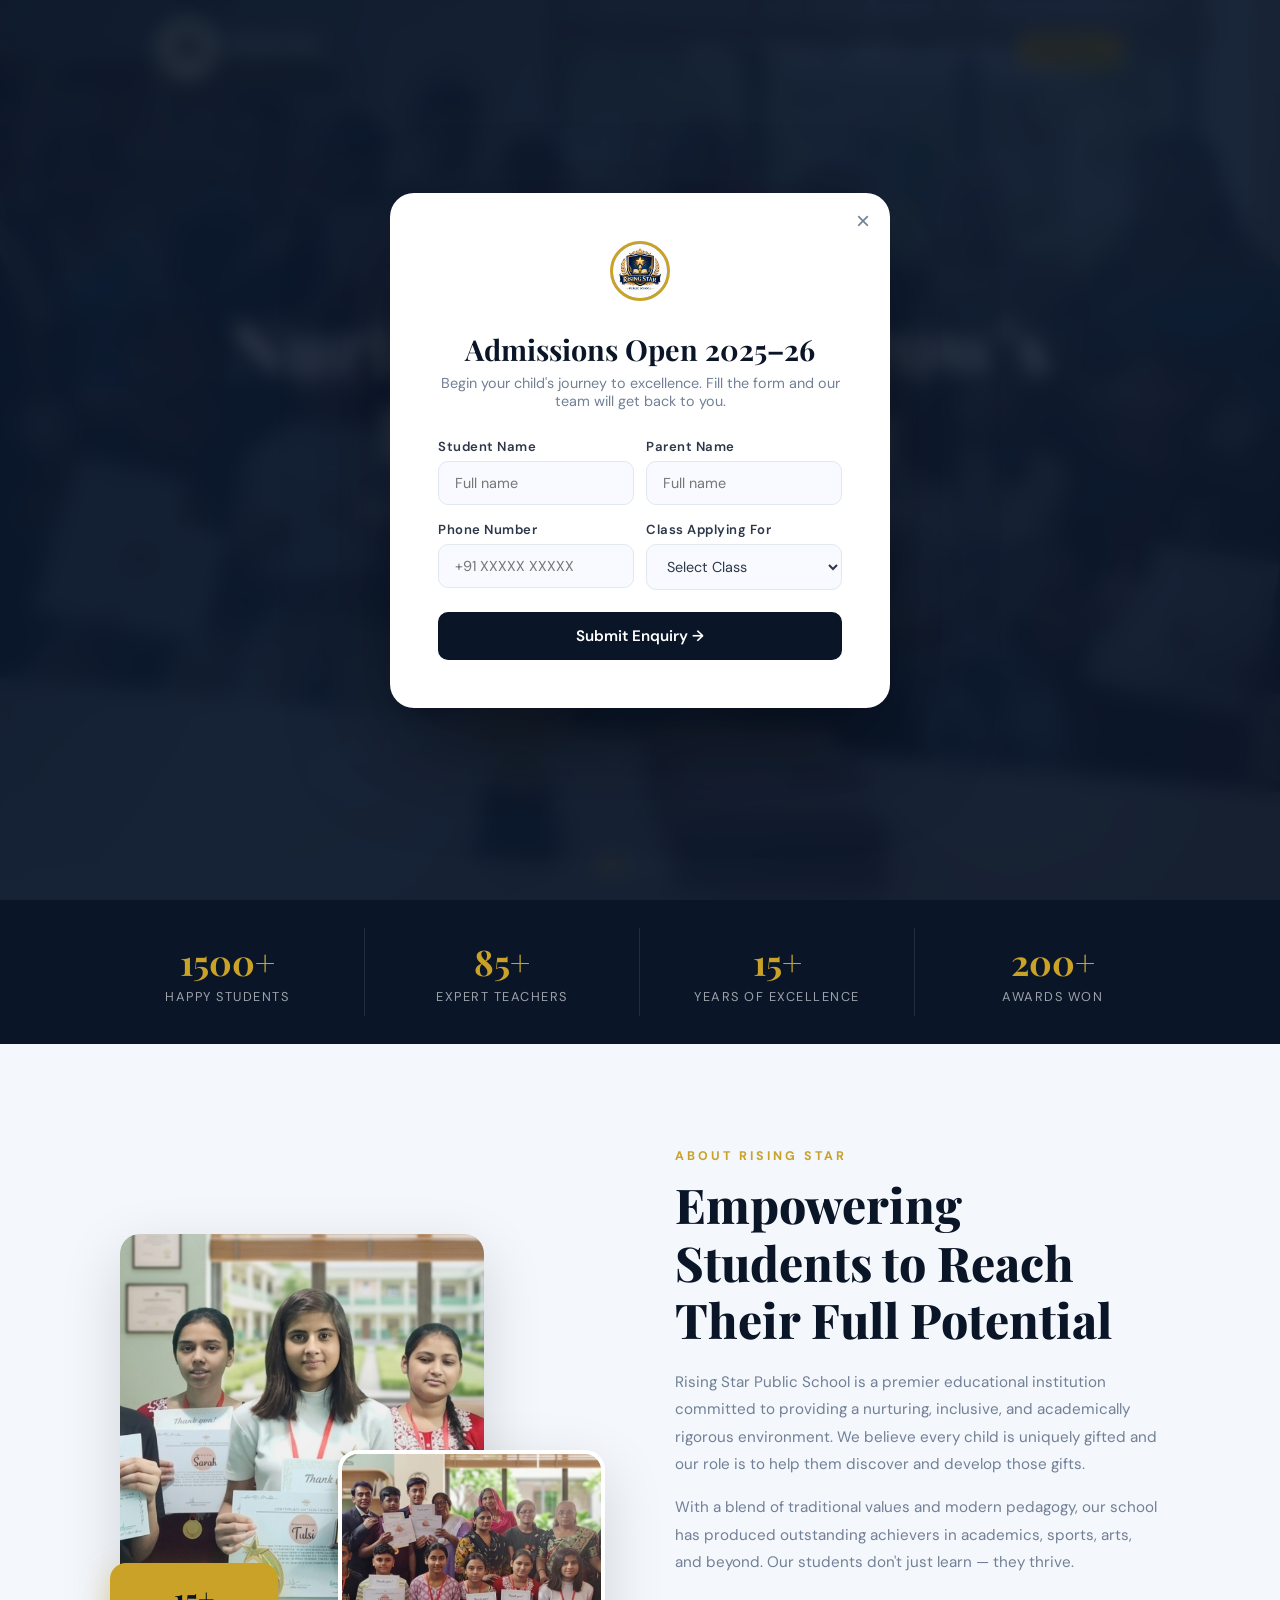
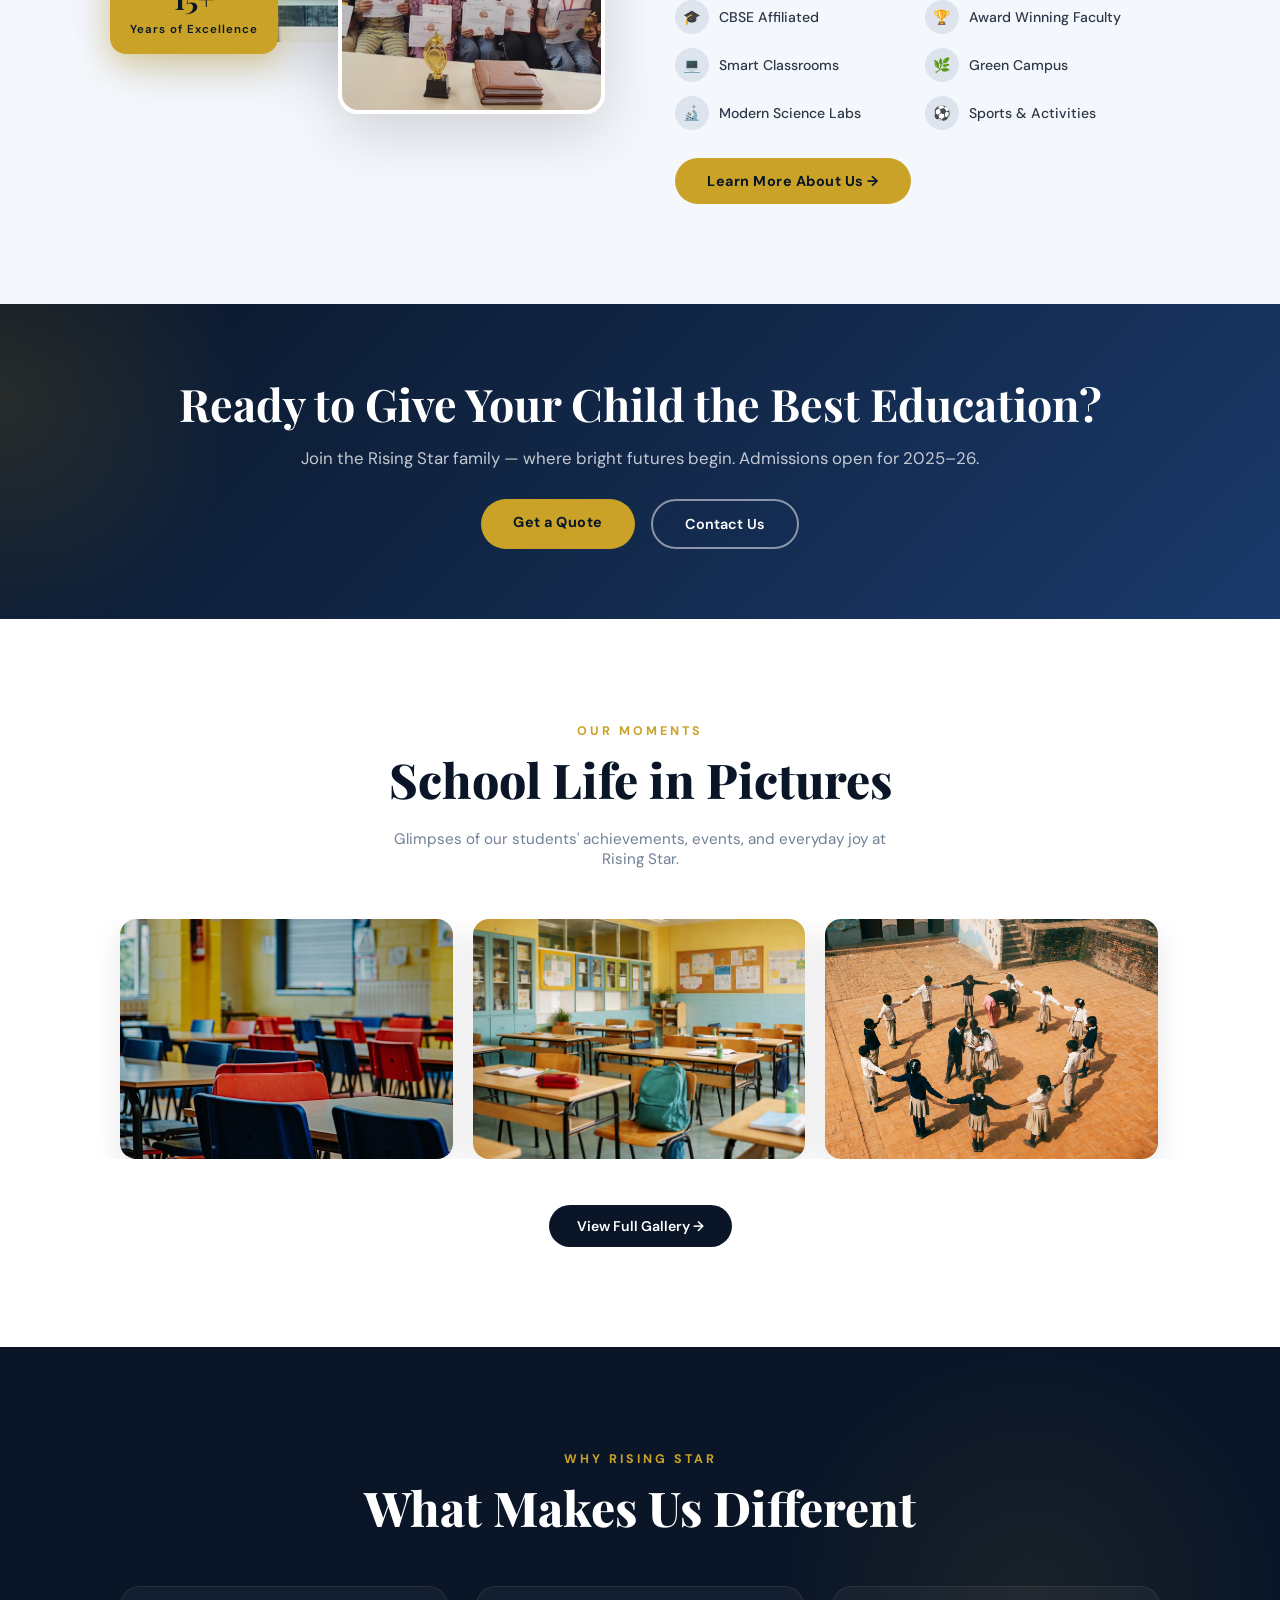
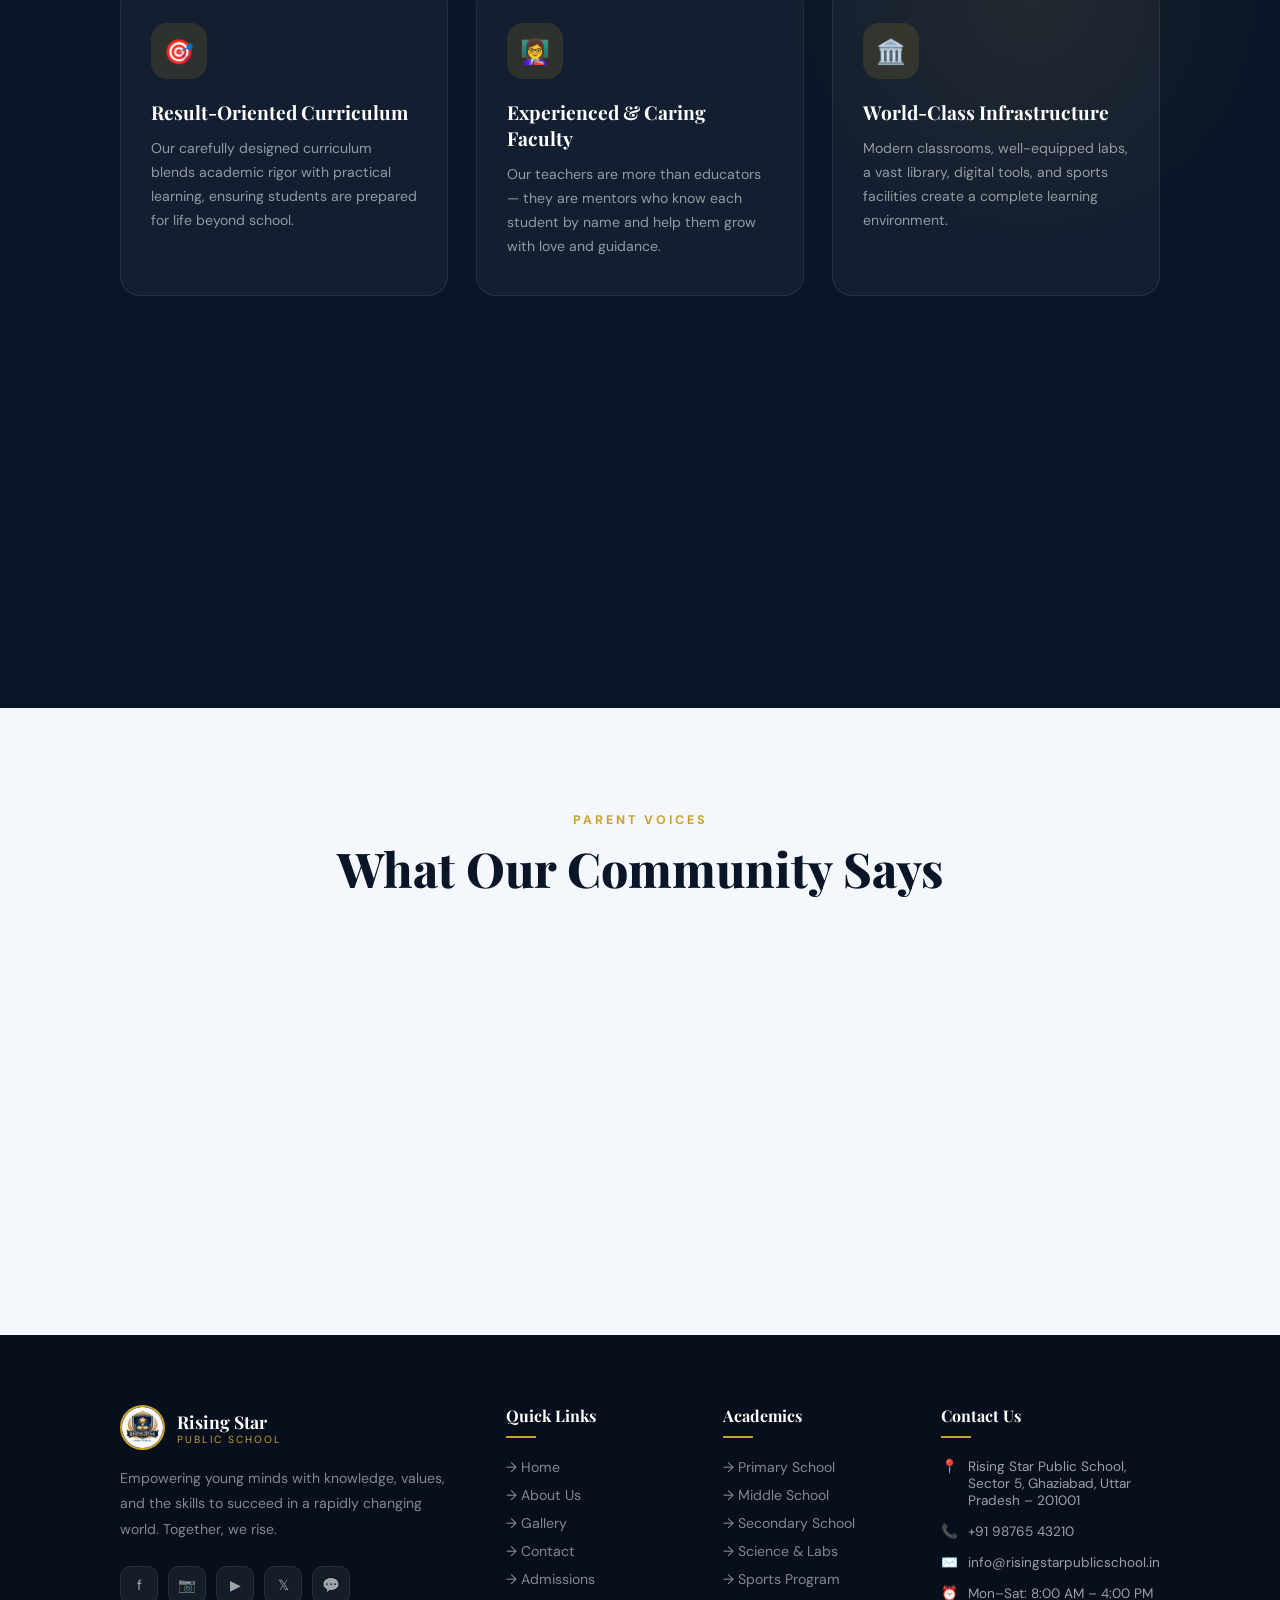
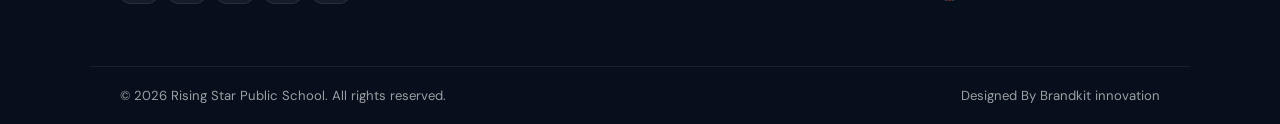
==== index.html @ 15c6b590 "first commit" ====
<!DOCTYPE html>
<html lang="en">
<head>
  <meta charset="UTF-8" />
  <meta name="viewport" content="width=device-width, initial-scale=1.0" />
  <title>Rising Star Public School – Excellence in Education</title>
  <link rel="stylesheet" href="style.css" />
  <!-- <script src="https://cdn.tailwindcss.com"></script> -->
  <link rel="preconnect" href="https://fonts.googleapis.com" />
  <link rel="preconnect" href="https://fonts.gstatic.com" crossorigin />
  <!-- <script src="https://cdn.tailwindcss.com"></script> -->
   <link rel="stylesheet" href="https://cdn.jsdelivr.net/npm/tailwindcss@2.2.19/dist/tailwind.min.css">
  <link href="https://fonts.googleapis.com/css2?family=Playfair+Display:wght@400;600;700;900&family=DM+Sans:wght@300;400;500;600&display=swap" rel="stylesheet" />
  <style>
    body { font-family: 'DM Sans', sans-serif; }
  </style>
</head>
<body>

<!-- ADMISSION MODAL -->
<div class="modal-backdrop" id="admissionModal">
  <div class="modal-box">
    <button class="modal-close" onclick="closeModal()">×</button>
    <div class="modal-logo">
      <img src="images/logo.jpg" alt="Rising Star Logo" />
    </div>
    <h2>Admissions Open 2025–26</h2>
    <p>Begin your child's journey to excellence. Fill the form and our team will get back to you.</p>
    <div class="form-row">
      <div class="form-group">
        <label>Student Name</label>
        <input type="text" placeholder="Full name" />
      </div>
      <div class="form-group">
        <label>Parent Name</label>
        <input type="text" placeholder="Full name" />
      </div>
    </div>
    <div class="form-row">
      <div class="form-group">
        <label>Phone Number</label>
        <input type="tel" placeholder="+91 XXXXX XXXXX" />
      </div>
      <div class="form-group">
        <label>Class Applying For</label>
        <select>
          <option>Select Class</option>
          <option>Nursery</option>
          <option>KG</option>
          <option>Class 1</option>
          <option>Class 2</option>
          <option>Class 3</option>
          <option>Class 4</option>
          <option>Class 5</option>
          <option>Class 6-8</option>
          <option>Class 9-10</option>
        </select>
      </div>
    </div>
    <button class="submit-btn" onclick="handleFormSubmit()">Submit Enquiry →</button>
  </div>
</div>

<!-- NAVBAR -->
<nav id="navbar">
  <div class="nav-inner">
    <a href="index.html" class="nav-logo">
      <img src="images/logo2.png" alt="Rising Star Logo" />
      <div class="nav-logo-text">
        <span>Rising Star</span>
        <span>Public School</span>
      </div>
    </a>
    <ul class="nav-links">
      <li><a href="index.html">Home</a></li>
      <li class="dropdown">
        <a href="about.html" style="display:flex;align-items:center;gap:4px">About ▾</a>
        <ul class="dropdown-menu">
          <li><a href="about.html#vision">Our Vision</a></li>
          <li><a href="about.html#mission">Our Mission</a></li>
          <li><a href="about.html">About Us</a></li>
        </ul>
      </li>
      <li><a href="gallery.html">Gallery</a></li>
      <li><a href="contact.html">Contact</a></li>
      <li><a href="#" class="highlight" onclick="openModal();return false;">Get Quote</a></li>
    </ul>
    <div class="hamburger" onclick="toggleMenu()" id="hamburger">
      <span></span><span></span><span></span>
    </div>
  </div>
</nav>

<!-- Mobile Menu -->
<div id="mobileMenu" style="display:none;position:fixed;top:0;left:0;width:100%;height:100vh;background:rgba(10,22,40,0.97);z-index:999;flex-direction:column;align-items:center;justify-content:center;gap:20px;">
  <button onclick="toggleMenu()" style="position:absolute;top:20px;right:24px;background:none;border:none;color:white;font-size:2rem;cursor:pointer;">×</button>
  <a href="index.html" onclick="toggleMenu()" style="color:white;font-size:1.2rem;text-decoration:none;font-weight:600;">Home</a>
  <a href="about.html" onclick="toggleMenu()" style="color:white;font-size:1.2rem;text-decoration:none;font-weight:600;">About</a>
  <a href="gallery.html" onclick="toggleMenu()" style="color:white;font-size:1.2rem;text-decoration:none;font-weight:600;">Gallery</a>
  <a href="contact.html" onclick="toggleMenu()" style="color:white;font-size:1.2rem;text-decoration:none;font-weight:600;">Contact</a>
  <a href="#" onclick="openModal();toggleMenu();return false;" style="background:var(--gold,#c9a227);color:#0a1628;padding:12px 32px;border-radius:50px;font-size:1rem;font-weight:700;text-decoration:none;">Get Quote</a>
</div>

<!-- HERO SLIDER -->
<section id="hero">
  <div class="slider-track" id="sliderTrack">

    <!-- Slide 1 -->
    <div class="slide" style="background-image:url('images/1.jpg')">
      <div class="slide-overlay"></div>
      <div class="slide-content">
        <span class="slide-badge">🏆 Award Winning School</span>
        <h1 class="slide-title">Nurturing Tomorrow's<br>Leaders Today</h1>
        <p class="slide-subtitle">Rising Star Public School – where every child's potential is recognized, celebrated, and empowered to shine.</p>
        <div class="slide-btns">
          <a href="#" class="btn-primary" onclick="openModal();return false;">Apply for Admission</a>
          <a href="about.html" class="btn-outline">Discover More</a>
        </div>
      </div>
    </div>

    <!-- Slide 2 -->
    <div class="slide" style="background-image:url('images/2.jpg')">
      <div class="slide-overlay"></div>
      <div class="slide-content">
        <span class="slide-badge">⭐ Academic Excellence</span>
        <h1 class="slide-title">Celebrating Student<br>Achievements</h1>
        <p class="slide-subtitle">Our students consistently excel at competitions, events, and academics — proving excellence is our standard.</p>
        <div class="slide-btns">
          <a href="gallery.html" class="btn-primary">View Gallery</a>
          <a href="contact.html" class="btn-outline">Contact Us</a>
        </div>
      </div>
    </div>

    <!-- Slide 3 -->
    <div class="slide" style="background-image:url('images/4.jpg')">
      <div class="slide-overlay"></div>
      <div class="slide-content">
        <span class="slide-badge">🎓 Holistic Education</span>
        <h1 class="slide-title">Where Education<br>Meets Inspiration</h1>
        <p class="slide-subtitle">A vibrant learning community that fosters creativity, critical thinking, and character in every student.</p>
        <div class="slide-btns">
          <a href="#" class="btn-primary" onclick="openModal();return false;">Enquire Now</a>
          <a href="about.html" class="btn-outline">Learn More</a>
        </div>
      </div>
    </div>

    <!-- Slide 4 -->
    <div class="slide" style="background-image:url('images/5.jpg')">
      <div class="slide-overlay"></div>
      <div class="slide-content">
        <span class="slide-badge">💫 Proud Moments</span>
        <h1 class="slide-title">Building Bright<br>Futures Every Day</h1>
        <p class="slide-subtitle">From classrooms to competitions, our students carry the Rising Star spirit with pride and excellence.</p>
        <div class="slide-btns">
          <a href="#" class="btn-primary" onclick="openModal();return false;">Join Our Family</a>
          <a href="gallery.html" class="btn-outline">Our Gallery</a>
        </div>
      </div>
    </div>

  </div>

  <!-- Arrows -->
  <div class="slider-arrows">
    <button class="arrow-btn" onclick="moveSlider(-1)">&#8592;</button>
    <button class="arrow-btn" onclick="moveSlider(1)">&#8594;</button>
  </div>

  <!-- Dots -->
  <div class="slider-dots" id="sliderDots"></div>
</section>

<!-- STATS BAR -->
<div class="stats-bar">
  <div class="stats-inner">
    <div class="stat-item">
      <span class="stat-number" data-count="1500">0</span>
      <span class="stat-label">Happy Students</span>
    </div>
    <div class="stat-item">
      <span class="stat-number" data-count="85">0</span>
      <span class="stat-label">Expert Teachers</span>
    </div>
    <div class="stat-item">
      <span class="stat-number" data-count="15">0</span>
      <span class="stat-label">Years of Excellence</span>
    </div>
    <div class="stat-item">
      <span class="stat-number" data-count="200">0</span>
      <span class="stat-label">Awards Won</span>
    </div>
  </div>
</div>

<!-- ABOUT SECTION -->
<section id="about" style="padding:100px 0;background:#f4f7fc;overflow:hidden;">
  <div style="max-width:1100px;margin:0 auto;padding:0 30px;display:grid;grid-template-columns:1fr 1fr;gap:70px;align-items:center;" class="about-grid-resp">
    
    <div class="reveal from-left" style="position:relative;height:480px;">
      <img src="images/4.jpg" alt="Students celebrating" style="position:absolute;top:0;left:0;width:75%;height:85%;object-fit:cover;border-radius:20px;box-shadow:0 20px 60px rgba(0,0,0,0.15);" />
      <img src="images/1.jpg" alt="Award ceremony" style="position:absolute;bottom:0;right:0;width:55%;height:55%;object-fit:cover;border-radius:20px;border:4px solid white;box-shadow:0 20px 60px rgba(0,0,0,0.15);" />
      <div style="position:absolute;bottom:60px;left:-10px;background:var(--gold,#c9a227);color:#0a1628;padding:16px 20px;border-radius:16px;text-align:center;box-shadow:0 10px 30px rgba(201,162,39,0.4);z-index:5;">
        <strong style="font-family:'Playfair Display',serif;font-size:1.8rem;display:block;">15+</strong>
        <span style="font-size:0.72rem;font-weight:600;letter-spacing:1px;">Years of Excellence</span>
      </div>
    </div>

    <div class="reveal from-right">
      <span class="section-label">About Rising Star</span>
      <h2 class="section-title">Empowering Students to Reach Their Full Potential</h2>
      <p style="color:#718096;line-height:1.8;margin-bottom:16px;font-size:0.95rem;">
        Rising Star Public School is a premier educational institution committed to providing a nurturing, inclusive, and academically rigorous environment. We believe every child is uniquely gifted and our role is to help them discover and develop those gifts.
      </p>
      <p style="color:#718096;line-height:1.8;margin-bottom:24px;font-size:0.95rem;">
        With a blend of traditional values and modern pedagogy, our school has produced outstanding achievers in academics, sports, arts, and beyond. Our students don't just learn — they thrive.
      </p>
      <div style="display:grid;grid-template-columns:1fr 1fr;gap:14px;margin-bottom:28px;">
        <div style="display:flex;align-items:center;gap:10px;font-size:0.88rem;font-weight:500;">
          <div style="width:34px;height:34px;background:rgba(26,58,107,0.1);border-radius:50%;display:flex;align-items:center;justify-content:center;">🎓</div>
          <span>CBSE Affiliated</span>
        </div>
        <div style="display:flex;align-items:center;gap:10px;font-size:0.88rem;font-weight:500;">
          <div style="width:34px;height:34px;background:rgba(26,58,107,0.1);border-radius:50%;display:flex;align-items:center;justify-content:center;">🏆</div>
          <span>Award Winning Faculty</span>
        </div>
        <div style="display:flex;align-items:center;gap:10px;font-size:0.88rem;font-weight:500;">
          <div style="width:34px;height:34px;background:rgba(26,58,107,0.1);border-radius:50%;display:flex;align-items:center;justify-content:center;">💻</div>
          <span>Smart Classrooms</span>
        </div>
        <div style="display:flex;align-items:center;gap:10px;font-size:0.88rem;font-weight:500;">
          <div style="width:34px;height:34px;background:rgba(26,58,107,0.1);border-radius:50%;display:flex;align-items:center;justify-content:center;">🌿</div>
          <span>Green Campus</span>
        </div>
        <div style="display:flex;align-items:center;gap:10px;font-size:0.88rem;font-weight:500;">
          <div style="width:34px;height:34px;background:rgba(26,58,107,0.1);border-radius:50%;display:flex;align-items:center;justify-content:center;">🔬</div>
          <span>Modern Science Labs</span>
        </div>
        <div style="display:flex;align-items:center;gap:10px;font-size:0.88rem;font-weight:500;">
          <div style="width:34px;height:34px;background:rgba(26,58,107,0.1);border-radius:50%;display:flex;align-items:center;justify-content:center;">⚽</div>
          <span>Sports & Activities</span>
        </div>
      </div>
      <a href="about.html" class="btn-primary" style="display:inline-block;text-decoration:none;">Learn More About Us →</a>
    </div>
  </div>
</section>

<!-- CTA BANNER -->
<div class="cta-banner">
  <h2>Ready to Give Your Child the Best Education?</h2>
  <p>Join the Rising Star family — where bright futures begin. Admissions open for 2025–26.</p>
  <div class="cta-btns">
    <a href="#" class="btn-primary" onclick="openModal();return false;">Get a Quote</a>
    <a href="contact.html" class="btn-outline">Contact Us</a>
  </div>
</div>

<!-- GALLERY SECTION -->
<section id="gallery-section" style="padding:100px 0;background:white;">
  <div class="section-header" style="text-align:center;margin-bottom:50px;padding:0 30px;">
    <span class="section-label">Our Moments</span>
    <h2 class="section-title" style="text-align:center;">School Life in Pictures</h2>
    <p style="color:#718096;max-width:500px;margin:0 auto;font-size:0.95rem;">Glimpses of our students' achievements, events, and everyday joy at Rising Star.</p>
  </div>
  
  <div style="max-width:1100px;margin:0 auto;padding:0 30px;position:relative;overflow:hidden;">
    <div id="galleryTrack" style="display:flex;gap:20px;transition:transform 0.5s ease;">
      <div class="gallery-item reveal from-bottom" onclick="openLightbox('images/gallery/1.jpg','Award Ceremony 2024')">
        <img src="images/gallery/1.jpg" alt="Award Ceremony" />
        <div class="gallery-overlay"><span>Award Ceremony 2024</span></div>
      </div>
      <div class="gallery-item reveal from-bottom" style="transition-delay:0.1s" onclick="openLightbox('images/gallery/2.jpg','Student Achievement')">
        <img src="images/gallery/2.jpg" alt="Student Achievement" />
        <div class="gallery-overlay"><span>Student Achievement</span></div>
      </div>
      <div class="gallery-item reveal from-bottom" style="transition-delay:0.2s" onclick="openLightbox('images/gallery/3.jpg','Prize Distribution')">
        <img src="images/gallery/3.jpg" alt="Prize Distribution" />
        <div class="gallery-overlay"><span>Prize Distribution</span></div>
      </div>
      <div class="gallery-item reveal from-bottom" style="transition-delay:0.3s" onclick="openLightbox('images/gallery/4.jpg','Excellence Awards')">
        <img src="images/gallery/4.jpg" alt="Excellence Awards" />
        <div class="gallery-overlay"><span>Excellence Awards</span></div>
      </div>
      <div class="gallery-item reveal from-bottom" style="transition-delay:0.4s" onclick="openLightbox('images/gallery/5.jpg','Proud Achievers')">
        <img src="images/gallery/5.jpg" alt="Proud Achievers" />
        <div class="gallery-overlay"><span>Proud Achievers</span></div>
      </div>
    </div>
  </div>
  
  <div style="text-align:center;margin-top:36px;">
    <a href="gallery.html" class="view-more-btn">View Full Gallery →</a>
  </div>
</section>

<!-- WHY CHOOSE US -->
<section id="why-us">
  <div style="max-width:1100px;margin:0 auto;padding:0 30px;text-align:center;margin-bottom:50px;">
    <span class="section-label" style="color:var(--gold,#c9a227);">Why Rising Star</span>
    <h2 class="section-title" style="color:white;text-align:center;">What Makes Us Different</h2>
  </div>
  <div class="why-grid">
    <div class="why-card reveal from-bottom">
      <div class="why-icon">🎯</div>
      <h3>Result-Oriented Curriculum</h3>
      <p>Our carefully designed curriculum blends academic rigor with practical learning, ensuring students are prepared for life beyond school.</p>
    </div>
    <div class="why-card reveal from-bottom" style="transition-delay:0.1s">
      <div class="why-icon">👩‍🏫</div>
      <h3>Experienced & Caring Faculty</h3>
      <p>Our teachers are more than educators — they are mentors who know each student by name and help them grow with love and guidance.</p>
    </div>
    <div class="why-card reveal from-bottom" style="transition-delay:0.2s">
      <div class="why-icon">🏛️</div>
      <h3>World-Class Infrastructure</h3>
      <p>Modern classrooms, well-equipped labs, a vast library, digital tools, and sports facilities create a complete learning environment.</p>
    </div>
    <div class="why-card reveal from-bottom" style="transition-delay:0.3s">
      <div class="why-icon">🌍</div>
      <h3>Global Exposure</h3>
      <p>Through workshops, competitions, cultural programs, and exchange opportunities, we prepare our students to be global citizens.</p>
    </div>
    <div class="why-card reveal from-bottom" style="transition-delay:0.4s">
      <div class="why-icon">🎨</div>
      <h3>Arts & Co-Curriculars</h3>
      <p>From music and dance to robotics and debate, we offer diverse activities that nurture hidden talents and build confidence.</p>
    </div>
    <div class="why-card reveal from-bottom" style="transition-delay:0.5s">
      <div class="why-icon">🛡️</div>
      <h3>Safe & Inclusive Campus</h3>
      <p>We maintain a zero-tolerance policy on bullying, ensuring every child feels safe, respected, and valued in our school family.</p>
    </div>
  </div>
</section>

<!-- TESTIMONIALS -->
<section id="testimonials" style="padding:100px 0;background:#f4f7fc;">
  <div style="text-align:center;margin-bottom:50px;padding:0 30px;">
    <span class="section-label">Parent Voices</span>
    <h2 class="section-title" style="text-align:center;">What Our Community Says</h2>
  </div>
  <div class="testi-grid">
    <div class="testi-card reveal from-bottom">
      <p class="testi-text">Rising Star has transformed my daughter completely. She went from being shy to winning inter-school competitions. The teachers here truly care about every child's growth.</p>
      <div class="testi-author">
        <div class="testi-avatar">R</div>
        <div>
          <div class="testi-name">Rekha Sharma</div>
          <div class="testi-role">Parent of Class 6 Student</div>
        </div>
      </div>
    </div>
    <div class="testi-card reveal from-bottom" style="transition-delay:0.15s">
      <p class="testi-text">The school's approach to education is unique. My son not only excels academically but has also developed a love for sports and arts. Best decision we made for his future.</p>
      <div class="testi-author">
        <div class="testi-avatar">A</div>
        <div>
          <div class="testi-name">Arvind Kumar</div>
          <div class="testi-role">Parent of Class 9 Student</div>
        </div>
      </div>
    </div>
    <div class="testi-card reveal from-bottom" style="transition-delay:0.3s">
      <p class="testi-text">Excellent infrastructure, highly qualified teachers, and a genuine focus on the overall development of children. We couldn't be happier with Rising Star Public School.</p>
      <div class="testi-author">
        <div class="testi-avatar">P</div>
        <div>
          <div class="testi-name">Priya Agarwal</div>
          <div class="testi-role">Parent of Class 3 Student</div>
        </div>
      </div>
    </div>
  </div>
</section>

<!-- FOOTER -->
<footer>
  <div class="footer-grid">
    <div class="footer-brand">
      <div style="display:flex;align-items:center;gap:12px;margin-bottom:4px;">
        <img src="images/logo.jpg" alt="Logo" style="height:45px;width:45px;border-radius:50%;object-fit:cover;border:2px solid var(--gold,#c9a227);" />
        <div>
          <div style="font-family:'Playfair Display',serif;font-size:1.1rem;font-weight:700;color:white;">Rising Star</div>
          <div style="font-size:0.65rem;color:var(--gold,#c9a227);letter-spacing:2px;text-transform:uppercase;">Public School</div>
        </div>
      </div>
      <p>Empowering young minds with knowledge, values, and the skills to succeed in a rapidly changing world. Together, we rise.</p>
      <div class="social-links">
        <a href="#" class="social-link" title="Facebook">f</a>
        <a href="#" class="social-link" title="Instagram">📷</a>
        <a href="#" class="social-link" title="YouTube">▶</a>
        <a href="#" class="social-link" title="Twitter/X">𝕏</a>
        <a href="#" class="social-link" title="WhatsApp">💬</a>
      </div>
    </div>

    <div class="footer-col">
      <h4>Quick Links</h4>
      <ul>
        <li><a href="index.html">→ Home</a></li>
        <li><a href="about.html">→ About Us</a></li>
        <li><a href="gallery.html">→ Gallery</a></li>
        <li><a href="contact.html">→ Contact</a></li>
        <li><a href="#" onclick="openModal();return false;">→ Admissions</a></li>
      </ul>
    </div>

    <div class="footer-col">
      <h4>Academics</h4>
      <ul>
        <li><a href="#">→ Primary School</a></li>
        <li><a href="#">→ Middle School</a></li>
        <li><a href="#">→ Secondary School</a></li>
        <li><a href="#">→ Science & Labs</a></li>
        <li><a href="#">→ Sports Program</a></li>
      </ul>
    </div>

    <div class="footer-col">
      <h4>Contact Us</h4>
      <div class="contact-item">
        <span>📍</span>
        <span>Rising Star Public School, Sector 5, Ghaziabad, Uttar Pradesh – 201001</span>
      </div>
      <div class="contact-item">
        <span>📞</span>
        <span>+91 98765 43210</span>
      </div>
      <div class="contact-item">
        <span>✉️</span>
        <span>info@risingstarpublicschool.in</span>
      </div>
      <div class="contact-item">
        <span>⏰</span>
        <span>Mon–Sat: 8:00 AM – 4:00 PM</span>
      </div>
    </div>
  </div>

  <div class="footer-bottom" style="max-width:1100px;margin:0 auto;">
    <span>© 2026 Rising Star Public School. All rights reserved.</span>
    <span>Designed By Brandkit innovation</span>
  </div>
</footer>

<!-- LIGHTBOX -->
<div class="lightbox" id="lightbox" style="display:none;" onclick="closeLightbox()">
  <button class="lightbox-close" onclick="closeLightbox()">×</button>
  <img id="lightboxImg" src="" alt="" onclick="event.stopPropagation()" />
</div>

<script>

    
  // ===== NAVBAR SCROLL =====
  window.addEventListener('scroll', () => {
    const nav = document.getElementById('navbar');
    nav.classList.toggle('scrolled', window.scrollY > 60);
  });

  // ===== SLIDER =====
  let currentSlide = 0;
  const totalSlides = 4;
  const track = document.getElementById('sliderTrack');
  const dotsContainer = document.getElementById('sliderDots');

  // Create dots
  for (let i = 0; i < totalSlides; i++) {
    const dot = document.createElement('div');
    dot.className = 'dot' + (i === 0 ? ' active' : '');
    dot.onclick = () => goToSlide(i);
    dotsContainer.appendChild(dot);
  }

  function goToSlide(n) {
    currentSlide = (n + totalSlides) % totalSlides;
    track.style.transform = `translateX(-${currentSlide * 100}%)`;
    document.querySelectorAll('.dot').forEach((d, i) => {
      d.classList.toggle('active', i === currentSlide);
    });
  }

  function moveSlider(dir) { goToSlide(currentSlide + dir); }

  // Auto-slide
  setInterval(() => moveSlider(1), 5000);

  // ===== MODAL =====
  function openModal() { document.getElementById('admissionModal').style.display = 'flex'; }
  function closeModal() { document.getElementById('admissionModal').style.display = 'none'; }
  function handleFormSubmit() {
    alert('Thank you! We will contact you soon.');
    closeModal();
  }

  // Open modal on load
  window.addEventListener('load', () => {
    setTimeout(openModal, 800);
  });

  // Close modal on backdrop click
  document.getElementById('admissionModal').addEventListener('click', function(e) {
    if (e.target === this) closeModal();
  });

  // ===== MOBILE MENU =====
  function toggleMenu() {
    const menu = document.getElementById('mobileMenu');
    menu.style.display = menu.style.display === 'none' ? 'flex' : 'none';
  }

  // ===== SCROLL REVEAL =====
  const revealObserver = new IntersectionObserver((entries) => {
    entries.forEach(entry => {
      if (entry.isIntersecting) {
        entry.target.classList.add('visible');
        revealObserver.unobserve(entry.target);
      }
    });
  }, { threshold: 0.15, rootMargin: '0px 0px -50px 0px' });

  document.querySelectorAll('.reveal').forEach(el => revealObserver.observe(el));

  // ===== COUNTER ANIMATION =====
  const counterObserver = new IntersectionObserver((entries) => {
    entries.forEach(entry => {
      if (entry.isIntersecting) {
        const el = entry.target;
        const target = parseInt(el.dataset.count);
        let current = 0;
        const step = target / 60;
        const timer = setInterval(() => {
          current = Math.min(current + step, target);
          el.textContent = Math.floor(current) + '+';
          if (current >= target) clearInterval(timer);
        }, 25);
        counterObserver.unobserve(el);
      }
    });
  }, { threshold: 0.5 });

  document.querySelectorAll('[data-count]').forEach(el => counterObserver.observe(el));

  // ===== LIGHTBOX =====
  function openLightbox(src, caption) {
    const lb = document.getElementById('lightbox');
    document.getElementById('lightboxImg').src = src;
    lb.style.display = 'flex';
  }
  function closeLightbox() { document.getElementById('lightbox').style.display = 'none'; }

  document.addEventListener('keydown', e => {
    if (e.key === 'Escape') { closeModal(); closeLightbox(); }
  });
</script>
</body>
</html>
---- style.css ----
@import url('https://fonts.googleapis.com/css2?family=Playfair+Display:wght@400;600;700;900&family=DM+Sans:wght@300;400;500;600&display=swap');

:root {
  --navy: #0a1628;
  --blue: #1a3a6b;
  --gold: #c9a227;
  --gold-light: #f0c842;
  --white: #ffffff;
  --light-bg: #f4f7fc;
  --text: #2d3748;
  --text-light: #718096;
  --accent: #2563eb;
}

* { margin: 0; padding: 0; box-sizing: border-box; }

html { scroll-behavior: smooth; }

body {
  font-family: 'DM Sans', sans-serif;
  color: var(--text);
  overflow-x: hidden;
}

/* ===== NAVBAR ===== */
#navbar {
  position: fixed;
  top: 1px;
  left: 50%;
  transform: translateX(-50%);
  width: 80%;
  z-index: 1000;
  background: transparent;
  transition: all 0.4s ease;
  padding: 18px 0;
}

#navbar.scrolled {
  background: rgba(10, 22, 40, 0.95);
  backdrop-filter: blur(0px);
  border-radius: 16px;
  padding: 12px 30px;
  box-shadow: 0 8px 40px rgba(0,0,0,0.3);
}

.nav-inner {
  display: flex;
  align-items: center;
  justify-content: space-between;
  padding: 0 30px;
}

.nav-logo {
  display: flex;
  align-items: center;
  gap: 12px;
  text-decoration: none;
}

.nav-logo img {
  height: 60px;
  width: 60px;
  border-radius: 50%;
  object-fit: cover;
  border: 2px solid var(--gold);
}

.nav-logo-text {
  display: flex;
  flex-direction: column;
}

.nav-logo-text span:first-child {
  font-family: 'Playfair Display', serif;
  font-size: 1.1rem;
  font-weight: 700;
  color: var(--white);
  line-height: 1;
}

.nav-logo-text span:last-child {
  font-size: 0.65rem;
  color: var(--gold);
  letter-spacing: 2px;
  margin-top: 3px;
  text-transform: uppercase;
}

.nav-links {
  display: flex;
  align-items: center;
  gap: 8px;
  list-style: none;
}

.nav-links a {
  color: rgba(255,255,255,0.9);
  text-decoration: none;
  font-size: 0.88rem;
  font-weight: 500;
  padding: 8px 14px;
  border-radius: 8px;
  transition: all 0.3s;
  letter-spacing: 0.5px;
}

.nav-links a:hover { color: var(--gold); background: rgba(255,255,255,0.08); }

.nav-links .highlight {
  background: var(--gold);
  color: var(--navy) !important;
  font-weight: 600;
  border-radius: 8px;
}

.nav-links .highlight:hover { background: var(--gold-light); }

.dropdown { position: relative; }
.dropdown-menu {
  position: absolute;
  top: calc(100% + 8px);
  left: 50%;
  transform: translateX(-50%) translateY(-10px);
  background: rgba(10, 22, 40, 0.98);
  backdrop-filter: blur(20px);
  border: 1px solid rgba(201,162,39,0.3);
  border-radius: 12px;
  padding: 8px;
  min-width: 180px;
  opacity: 0;
  pointer-events: none;
  transition: all 0.3s;
  list-style: none;
}

.dropdown:hover .dropdown-menu {
  opacity: 1;
  pointer-events: all;
  transform: translateX(-50%) translateY(0);
}

.dropdown-menu li a {
  display: block;
  padding: 10px 16px;
  color: rgba(255,255,255,0.85);
  font-size: 0.85rem;
  border-radius: 8px;
}

.dropdown-menu li a:hover { background: rgba(201,162,39,0.15); color: var(--gold); }

.hamburger {
  display: none;
  flex-direction: column;
  gap: 5px;
  cursor: pointer;
  padding: 8px;
}
.hamburger span {
  display: block;
  width: 24px;
  height: 2px;
  background: white;
  border-radius: 2px;
  transition: 0.3s;
}

/* ===== HERO SLIDER ===== */
#hero {
  position: relative;
  height: 100vh;
  overflow: hidden;
}

.slider-track {
  display: flex;
  height: 100%;
  transition: transform 0.8s cubic-bezier(0.77, 0, 0.175, 1);
}

.slide {
  min-width: 100%;
  height: 100%;
  position: relative;
  background-size: cover;
  background-position: center;
}

.slide-overlay {
  position: absolute;
  inset: 0;
  background: linear-gradient(135deg, rgba(10,22,40,0.75) 0%, rgba(26,58,107,0.6) 50%, rgba(10,22,40,0.55) 100%);
}

.slide-content {
  position: absolute;
  inset: 0;
  display: flex;
  flex-direction: column;
  align-items: center;
  justify-content: center;
  text-align: center;
  color: white;
  padding: 0 20px;
  z-index: 2;
}

.slide-badge {
  display: inline-block;
  background: var(--gold);
  color: var(--navy);
  font-size: 0.75rem;
  font-weight: 700;
  letter-spacing: 3px;
  text-transform: uppercase;
  padding: 6px 20px;
  border-radius: 50px;
  margin-bottom: 20px;
  animation: fadeInDown 0.8s ease forwards;
}

.slide-title {
  font-family: 'Playfair Display', serif;
  font-size: clamp(2.5rem, 6vw, 5rem);
  font-weight: 900;
  line-height: 1.1;
  margin-bottom: 20px;
  animation: fadeInUp 0.8s ease 0.2s both;
}

.slide-subtitle {
  font-size: clamp(1rem, 2vw, 1.3rem);
  color: rgba(255,255,255,0.85);
  max-width: 600px;
  line-height: 1.7;
  margin-bottom: 35px;
  animation: fadeInUp 0.8s ease 0.4s both;
}

.slide-btns {
  display: flex;
  gap: 16px;
  flex-wrap: wrap;
  justify-content: center;
  animation: fadeInUp 0.8s ease 0.6s both;
}

.btn-primary {
  background: var(--gold);
  color: var(--navy);
  padding: 14px 32px;
  border-radius: 50px;
  font-weight: 700;
  font-size: 0.9rem;
  text-decoration: none;
  border: none;
  cursor: pointer;
  transition: all 0.3s;
  letter-spacing: 0.5px;
}
.btn-primary:hover { background: var(--gold-light); transform: translateY(-2px); box-shadow: 0 10px 30px rgba(201,162,39,0.4); }

.btn-outline {
  background: transparent;
  color: white;
  padding: 14px 32px;
  border-radius: 50px;
  font-weight: 600;
  font-size: 0.9rem;
  text-decoration: none;
  border: 2px solid rgba(255,255,255,0.5);
  cursor: pointer;
  transition: all 0.3s;
}
.btn-outline:hover { border-color: white; background: rgba(255,255,255,0.1); }

.slider-dots {
  position: absolute;
  bottom: 30px;
  left: 50%;
  transform: translateX(-50%);
  display: flex;
  gap: 10px;
  z-index: 10;
}

.dot {
  width: 10px;
  height: 10px;
  border-radius: 50%;
  background: rgba(255,255,255,0.4);
  cursor: pointer;
  transition: all 0.3s;
}
.dot.active { background: var(--gold); width: 28px; border-radius: 5px; }

.slider-arrows {
  position: absolute;
  bottom: 50%;
  width: 100%;
  display: flex;
  justify-content: space-between;
  padding: 0 20px;
  z-index: 10;
  pointer-events: none;
}

.arrow-btn {
  width: 50px;
  height: 50px;
  border-radius: 50%;
  background: rgba(255,255,255,0.15);
  backdrop-filter: blur(10px);
  border: 1px solid rgba(255,255,255,0.3);
  color: white;
  font-size: 1.2rem;
  cursor: pointer;
  pointer-events: all;
  transition: all 0.3s;
  display: flex;
  align-items: center;
  justify-content: center;
}
.arrow-btn:hover { background: var(--gold); border-color: var(--gold); color: var(--navy); }

/* ===== STATS BAR ===== */
.stats-bar {
  background: var(--navy);
  padding: 28px 0;
}
.stats-inner {
  max-width: 1100px;
  margin: 0 auto;
  display: grid;
  grid-template-columns: repeat(4, 1fr);
  text-align: center;
}
.stat-item {
  padding: 10px 20px;
  border-right: 1px solid rgba(255,255,255,0.1);
}
.stat-item:last-child { border-right: none; }
.stat-number {
  font-family: 'Playfair Display', serif;
  font-size: 2.2rem;
  font-weight: 700;
  color: var(--gold);
  display: block;
}
.stat-label {
  font-size: 0.8rem;
  color: rgba(255,255,255,0.6);
  text-transform: uppercase;
  letter-spacing: 1.5px;
}

/* ===== ABOUT SECTION ===== */
#about {
  padding: 100px 0;
  background: var(--light-bg);
  overflow: hidden;
}

.section-label {
  display: inline-block;
  color: var(--gold);
  font-size: 0.78rem;
  font-weight: 700;
  letter-spacing: 3px;
  text-transform: uppercase;
  margin-bottom: 12px;
}

.section-title {
  font-family: 'Playfair Display', serif;
  font-size: clamp(2rem, 4vw, 3rem);
  font-weight: 800;
  color: var(--navy);
  line-height: 1.2;
  margin-bottom: 20px;
}

.about-grid {
  max-width: 1100px;
  margin: 0 auto;
  padding: 0 30px;
  display: grid;
  grid-template-columns: 1fr 1fr;
  gap: 70px;
  align-items: center;
}

.about-images {
  position: relative;
  height: 480px;
}

.about-img-main {
  position: absolute;
  top: 0;
  left: 0;
  width: 75%;
  height: 85%;
  object-fit: cover;
  border-radius: 20px;
  box-shadow: 0 20px 60px rgba(0,0,0,0.15);
}

.about-img-accent {
  position: absolute;
  bottom: 0;
  right: 0;
  width: 55%;
  height: 55%;
  object-fit: cover;
  border-radius: 20px;
  border: 4px solid white;
  box-shadow: 0 20px 60px rgba(0,0,0,0.15);
}

.about-badge {
  position: absolute;
  bottom: 60px;
  left: -10px;
  background: var(--gold);
  color: var(--navy);
  padding: 16px 20px;
  border-radius: 16px;
  text-align: center;
  box-shadow: 0 10px 30px rgba(201,162,39,0.4);
  z-index: 5;
}

.about-badge strong { font-family: 'Playfair Display', serif; font-size: 1.8rem; display: block; }
.about-badge span { font-size: 0.72rem; font-weight: 600; letter-spacing: 1px; }

.about-text p {
  color: var(--text-light);
  line-height: 1.8;
  margin-bottom: 20px;
  font-size: 0.95rem;
}

.about-features {
  display: grid;
  grid-template-columns: 1fr 1fr;
  gap: 14px;
  margin: 28px 0;
}

.feature-item {
  display: flex;
  align-items: center;
  gap: 10px;
  font-size: 0.88rem;
  font-weight: 500;
}

.feature-icon {
  width: 34px;
  height: 34px;
  background: rgba(26,58,107,0.1);
  border-radius: 50%;
  display: flex;
  align-items: center;
  justify-content: center;
  font-size: 0.9rem;
  flex-shrink: 0;
}

/* ===== CTA BANNER ===== */
.cta-banner {
  background: linear-gradient(135deg, var(--navy) 0%, var(--blue) 100%);
  padding: 70px 30px;
  text-align: center;
  position: relative;
  overflow: hidden;
}

.cta-banner::before {
  content: '';
  position: absolute;
  top: -50%;
  left: -20%;
  width: 500px;
  height: 500px;
  background: radial-gradient(circle, rgba(201,162,39,0.15) 0%, transparent 70%);
  border-radius: 50%;
}

.cta-banner h2 {
  font-family: 'Playfair Display', serif;
  font-size: clamp(1.8rem, 4vw, 2.8rem);
  color: white;
  margin-bottom: 14px;
  position: relative;
}

.cta-banner p {
  color: rgba(255,255,255,0.75);
  font-size: 1.05rem;
  margin-bottom: 30px;
  position: relative;
}

.cta-btns {
  display: flex;
  gap: 16px;
  justify-content: center;
  flex-wrap: wrap;
  position: relative;
}

/* ===== GALLERY SECTION ===== */
#gallery-section {
  padding: 100px 0;
  background: white;
}

.section-header {
  text-align: center;
  margin-bottom: 50px;
}

.gallery-slider-wrap {
  max-width: 1100px;
  margin: 0 auto;
  padding: 0 30px;
  position: relative;
  overflow: hidden;
}

.gallery-track {
  display: flex;
  gap: 20px;
  transition: transform 0.5s ease;
}

.gallery-item {
  min-width: calc(33.33% - 14px);
  border-radius: 16px;
  overflow: hidden;
  cursor: pointer;
  position: relative;
  box-shadow: 0 10px 30px rgba(0,0,0,0.1);
  transition: transform 0.3s, box-shadow 0.3s;
}

.gallery-item:hover { transform: translateY(-6px); box-shadow: 0 20px 50px rgba(0,0,0,0.2); }

.gallery-item img {
  width: 100%;
  height: 240px;
  object-fit: cover;
  display: block;
}

.gallery-overlay {
  position: absolute;
  inset: 0;
  background: linear-gradient(to top, rgba(10,22,40,0.7) 0%, transparent 60%);
  opacity: 0;
  transition: opacity 0.3s;
  display: flex;
  align-items: flex-end;
  padding: 20px;
}

.gallery-item:hover .gallery-overlay { opacity: 1; }
.gallery-overlay span { color: white; font-weight: 600; font-size: 0.9rem; }

.gallery-controls {
  display: flex;
  align-items: center;
  justify-content: center;
  gap: 16px;
  margin-top: 30px;
}

.view-more-btn {
  display: inline-flex;
  align-items: center;
  gap: 8px;
  background: var(--navy);
  color: white;
  padding: 12px 28px;
  border-radius: 50px;
  text-decoration: none;
  font-weight: 600;
  font-size: 0.88rem;
  transition: all 0.3s;
  margin-top: 10px;
}
.view-more-btn:hover { background: var(--blue); transform: translateY(-2px); }

/* ===== WHY US ===== */
#why-us {
  padding: 100px 0;
  background: var(--navy);
  position: relative;
  overflow: hidden;
}

#why-us::before {
  content: '';
  position: absolute;
  top: 0; right: 0;
  width: 500px; height: 500px;
  background: radial-gradient(circle, rgba(201,162,39,0.08) 0%, transparent 70%);
}

.why-grid {
  max-width: 1100px;
  margin: 0 auto;
  padding: 0 30px;
  display: grid;
  grid-template-columns: repeat(3, 1fr);
  gap: 28px;
}

.why-card {
  background: rgba(255,255,255,0.04);
  border: 1px solid rgba(255,255,255,0.08);
  border-radius: 20px;
  padding: 36px 30px;
  transition: all 0.4s;
  position: relative;
  overflow: hidden;
}

.why-card::before {
  content: '';
  position: absolute;
  top: 0; left: 0;
  width: 100%; height: 3px;
  background: var(--gold);
  transform: scaleX(0);
  transition: transform 0.4s;
}

.why-card:hover { background: rgba(255,255,255,0.07); transform: translateY(-6px); }
.why-card:hover::before { transform: scaleX(1); }

.why-icon {
  width: 56px;
  height: 56px;
  background: rgba(201,162,39,0.15);
  border-radius: 16px;
  display: flex;
  align-items: center;
  justify-content: center;
  font-size: 1.5rem;
  margin-bottom: 20px;
}

.why-card h3 {
  font-family: 'Playfair Display', serif;
  font-size: 1.2rem;
  color: white;
  margin-bottom: 12px;
}

.why-card p {
  color: rgba(255,255,255,0.55);
  font-size: 0.88rem;
  line-height: 1.7;
}

/* ===== TESTIMONIALS ===== */
#testimonials {
  padding: 100px 0;
  background: var(--light-bg);
}

.testi-grid {
  max-width: 1100px;
  margin: 0 auto;
  padding: 0 30px;
  display: grid;
  grid-template-columns: repeat(3, 1fr);
  gap: 24px;
}

.testi-card {
  background: white;
  border-radius: 20px;
  padding: 32px;
  box-shadow: 0 4px 20px rgba(0,0,0,0.06);
  position: relative;
}

.testi-card::before {
  content: '"';
  font-family: 'Playfair Display', serif;
  font-size: 5rem;
  color: var(--gold);
  opacity: 0.3;
  position: absolute;
  top: 10px;
  left: 24px;
  line-height: 1;
}

.testi-text {
  font-size: 0.9rem;
  color: var(--text-light);
  line-height: 1.8;
  margin-bottom: 20px;
  padding-top: 30px;
}

.testi-author {
  display: flex;
  align-items: center;
  gap: 12px;
}

.testi-avatar {
  width: 44px;
  height: 44px;
  border-radius: 50%;
  background: var(--gold);
  display: flex;
  align-items: center;
  justify-content: center;
  font-weight: 700;
  color: var(--navy);
  font-size: 1rem;
}

.testi-name { font-weight: 600; font-size: 0.9rem; color: var(--navy); }
.testi-role { font-size: 0.78rem; color: var(--text-light); }

/* ===== FOOTER ===== */
footer {
  background: #070f1c;
  padding: 70px 0 0;
  color: rgba(255,255,255,0.6);
}

.footer-grid {
  max-width: 1100px;
  margin: 0 auto;
  padding: 0 30px;
  display: grid;
  grid-template-columns: 2fr 1fr 1fr 1fr;
  gap: 50px;
  margin-bottom: 50px;
}

.footer-brand p {
  font-size: 0.88rem;
  line-height: 1.8;
  margin: 16px 0 24px;
  color: rgba(255,255,255,0.5);
}

.social-links {
  display: flex;
  gap: 10px;
}

.social-link {
  width: 38px;
  height: 38px;
  background: rgba(255,255,255,0.06);
  border-radius: 10px;
  display: flex;
  align-items: center;
  justify-content: center;
  text-decoration: none;
  color: rgba(255,255,255,0.6);
  font-size: 0.9rem;
  transition: all 0.3s;
  border: 1px solid rgba(255,255,255,0.08);
}

.social-link:hover { background: var(--gold); color: var(--navy); border-color: var(--gold); }

.footer-col h4 {
  font-family: 'Playfair Display', serif;
  color: white;
  font-size: 1rem;
  margin-bottom: 20px;
  position: relative;
  padding-bottom: 12px;
}

.footer-col h4::after {
  content: '';
  position: absolute;
  bottom: 0; left: 0;
  width: 30px; height: 2px;
  background: var(--gold);
}

.footer-col ul { list-style: none; }
.footer-col ul li { margin-bottom: 10px; }
.footer-col ul li a {
  color: rgba(255,255,255,0.5);
  text-decoration: none;
  font-size: 0.88rem;
  transition: color 0.3s;
  display: flex;
  align-items: center;
  gap: 6px;
}
.footer-col ul li a:hover { color: var(--gold); padding-left: 4px; }

.contact-item {
  display: flex;
  gap: 10px;
  margin-bottom: 14px;
  font-size: 0.85rem;
}
.contact-item span:first-child { color: var(--gold); flex-shrink: 0; }

.footer-bottom {
  border-top: 1px solid rgba(255,255,255,0.07);
  padding: 20px 30px;
  max-width: 1100px;
  margin: 0 auto;
  display: flex;
  align-items: center;
  justify-content: space-between;
  font-size: 0.82rem;
}

/* ===== MODAL ===== */
.modal-backdrop {
  position: fixed;
  inset: 0;
  background: rgba(10,22,40,0.85);
  backdrop-filter: blur(10px);
  z-index: 9000;
  display: flex;
  align-items: center;
  justify-content: center;
  animation: fadeIn 0.3s ease;
  padding: 20px;
}

.modal-box {
  background: white;
  border-radius: 24px;
  padding: 48px;
  max-width: 500px;
  width: 100%;
  position: relative;
  animation: slideUp 0.4s cubic-bezier(0.34, 1.56, 0.64, 1);
  box-shadow: 0 40px 100px rgba(0,0,0,0.4);
}

.modal-close {
  position: absolute;
  top: 16px; right: 20px;
  background: none;
  border: none;
  font-size: 1.5rem;
  cursor: pointer;
  color: var(--text-light);
  line-height: 1;
  transition: color 0.3s;
}
.modal-close:hover { color: var(--navy); }

.modal-logo { text-align: center; margin-bottom: 24px; }
.modal-logo img { height: 60px; width: 60px; border-radius: 50%; object-fit: cover; border: 3px solid var(--gold); }

.modal-box h2 {
  font-family: 'Playfair Display', serif;
  font-size: 1.8rem;
  color: var(--navy);
  text-align: center;
  margin-bottom: 6px;
}

.modal-box p {
  color: var(--text-light);
  text-align: center;
  font-size: 0.9rem;
  margin-bottom: 28px;
}

.form-group { margin-bottom: 16px; }
.form-group label {
  display: block;
  font-size: 0.82rem;
  font-weight: 600;
  color: var(--text);
  margin-bottom: 6px;
  letter-spacing: 0.5px;
}

.form-group input,
.form-group select,
.form-group textarea {
  width: 100%;
  padding: 12px 16px;
  border: 1.5px solid #e2e8f0;
  border-radius: 10px;
  font-family: 'DM Sans', sans-serif;
  font-size: 0.9rem;
  color: var(--text);
  transition: border-color 0.3s;
  outline: none;
  background: #f8faff;
}

.form-group input:focus,
.form-group select:focus,
.form-group textarea:focus {
  border-color: var(--accent);
  background: white;
}

.form-row { display: grid; grid-template-columns: 1fr 1fr; gap: 12px; }

.submit-btn {
  width: 100%;
  padding: 14px;
  background: var(--navy);
  color: white;
  border: none;
  border-radius: 10px;
  font-family: 'DM Sans', sans-serif;
  font-size: 0.95rem;
  font-weight: 600;
  cursor: pointer;
  transition: all 0.3s;
  margin-top: 6px;
}

.submit-btn:hover { background: var(--blue); transform: translateY(-1px); }

/* ===== LIGHTBOX ===== */
.lightbox {
  position: fixed;
  inset: 0;
  background: rgba(0,0,0,0.95);
  z-index: 9999;
  display: flex;
  align-items: center;
  justify-content: center;
  animation: fadeIn 0.3s ease;
}

.lightbox img {
  max-width: 90vw;
  max-height: 85vh;
  border-radius: 12px;
  object-fit: contain;
}

.lightbox-close {
  position: absolute;
  top: 20px; right: 24px;
  background: none;
  border: none;
  color: white;
  font-size: 2rem;
  cursor: pointer;
  transition: color 0.3s;
}
.lightbox-close:hover { color: var(--gold); }

/* ===== ANIMATIONS ===== */
@keyframes fadeIn { from { opacity: 0; } to { opacity: 1; } }
@keyframes fadeInDown { from { opacity: 0; transform: translateY(-20px); } to { opacity: 1; transform: translateY(0); } }
@keyframes fadeInUp { from { opacity: 0; transform: translateY(30px); } to { opacity: 1; transform: translateY(0); } }
@keyframes slideUp { from { opacity: 0; transform: translateY(40px) scale(0.95); } to { opacity: 1; transform: translateY(0) scale(1); } }
@keyframes fadeInLeft { from { opacity: 0; transform: translateX(-40px); } to { opacity: 1; transform: translateX(0); } }
@keyframes fadeInRight { from { opacity: 0; transform: translateX(40px); } to { opacity: 1; transform: translateX(0); } }

.reveal { opacity: 0; transition: all 0.8s cubic-bezier(0.22, 1, 0.36, 1); }
.reveal.from-left { transform: translateX(-50px); }
.reveal.from-right { transform: translateX(50px); }
.reveal.from-bottom { transform: translateY(40px); }
.reveal.visible { opacity: 1; transform: none; }

/* ===== RESPONSIVE ===== */
@media (max-width: 900px) {
  #navbar { width: 95%; }
  .about-grid, .why-grid, .testi-grid { grid-template-columns: 1fr; }
  .stats-inner { grid-template-columns: repeat(2, 1fr); }
  .footer-grid { grid-template-columns: 1fr 1fr; }
  .nav-links { display: none; }
  .hamburger { display: flex; }
  .gallery-item { min-width: calc(50% - 10px); }
}

@media (max-width: 600px) {
  .footer-grid { grid-template-columns: 1fr; }
  .stats-inner { grid-template-columns: repeat(2, 1fr); }
  .gallery-item { min-width: 85%; }
  .modal-box { padding: 30px 20px; }
}
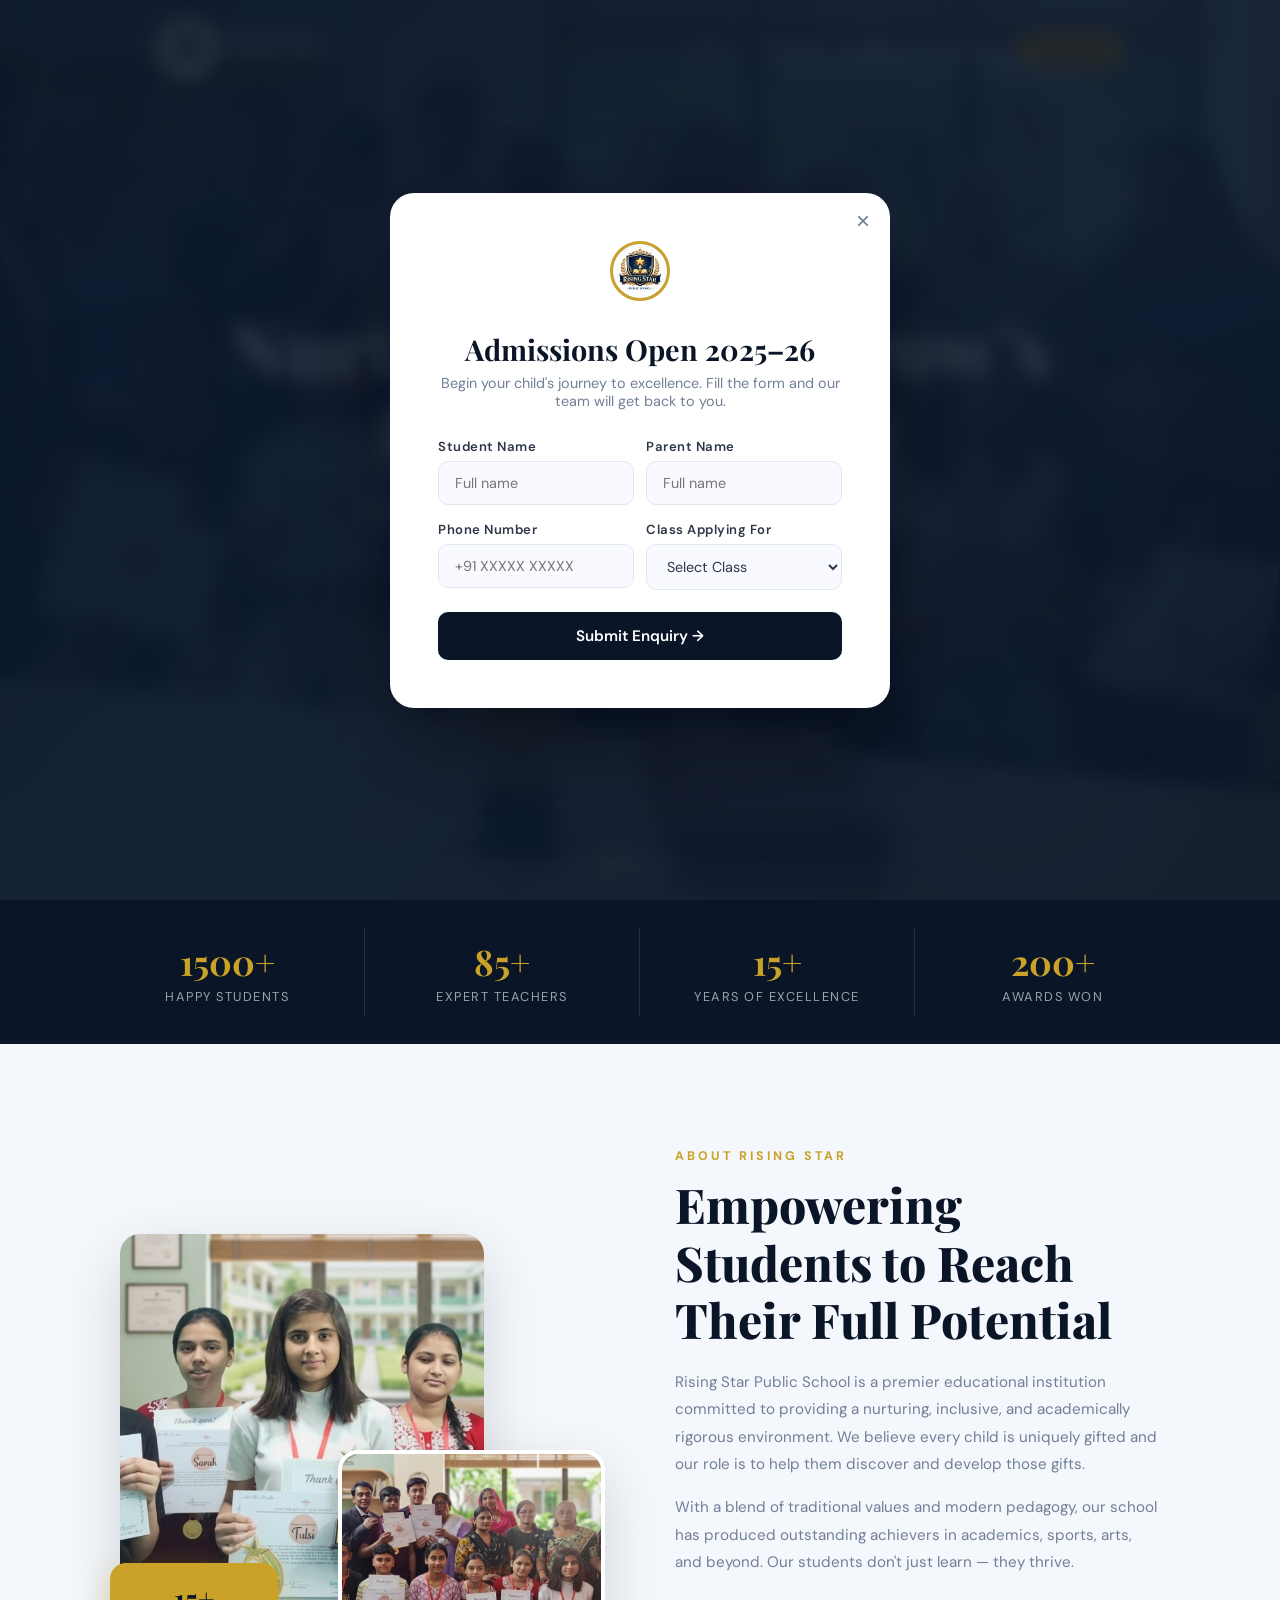
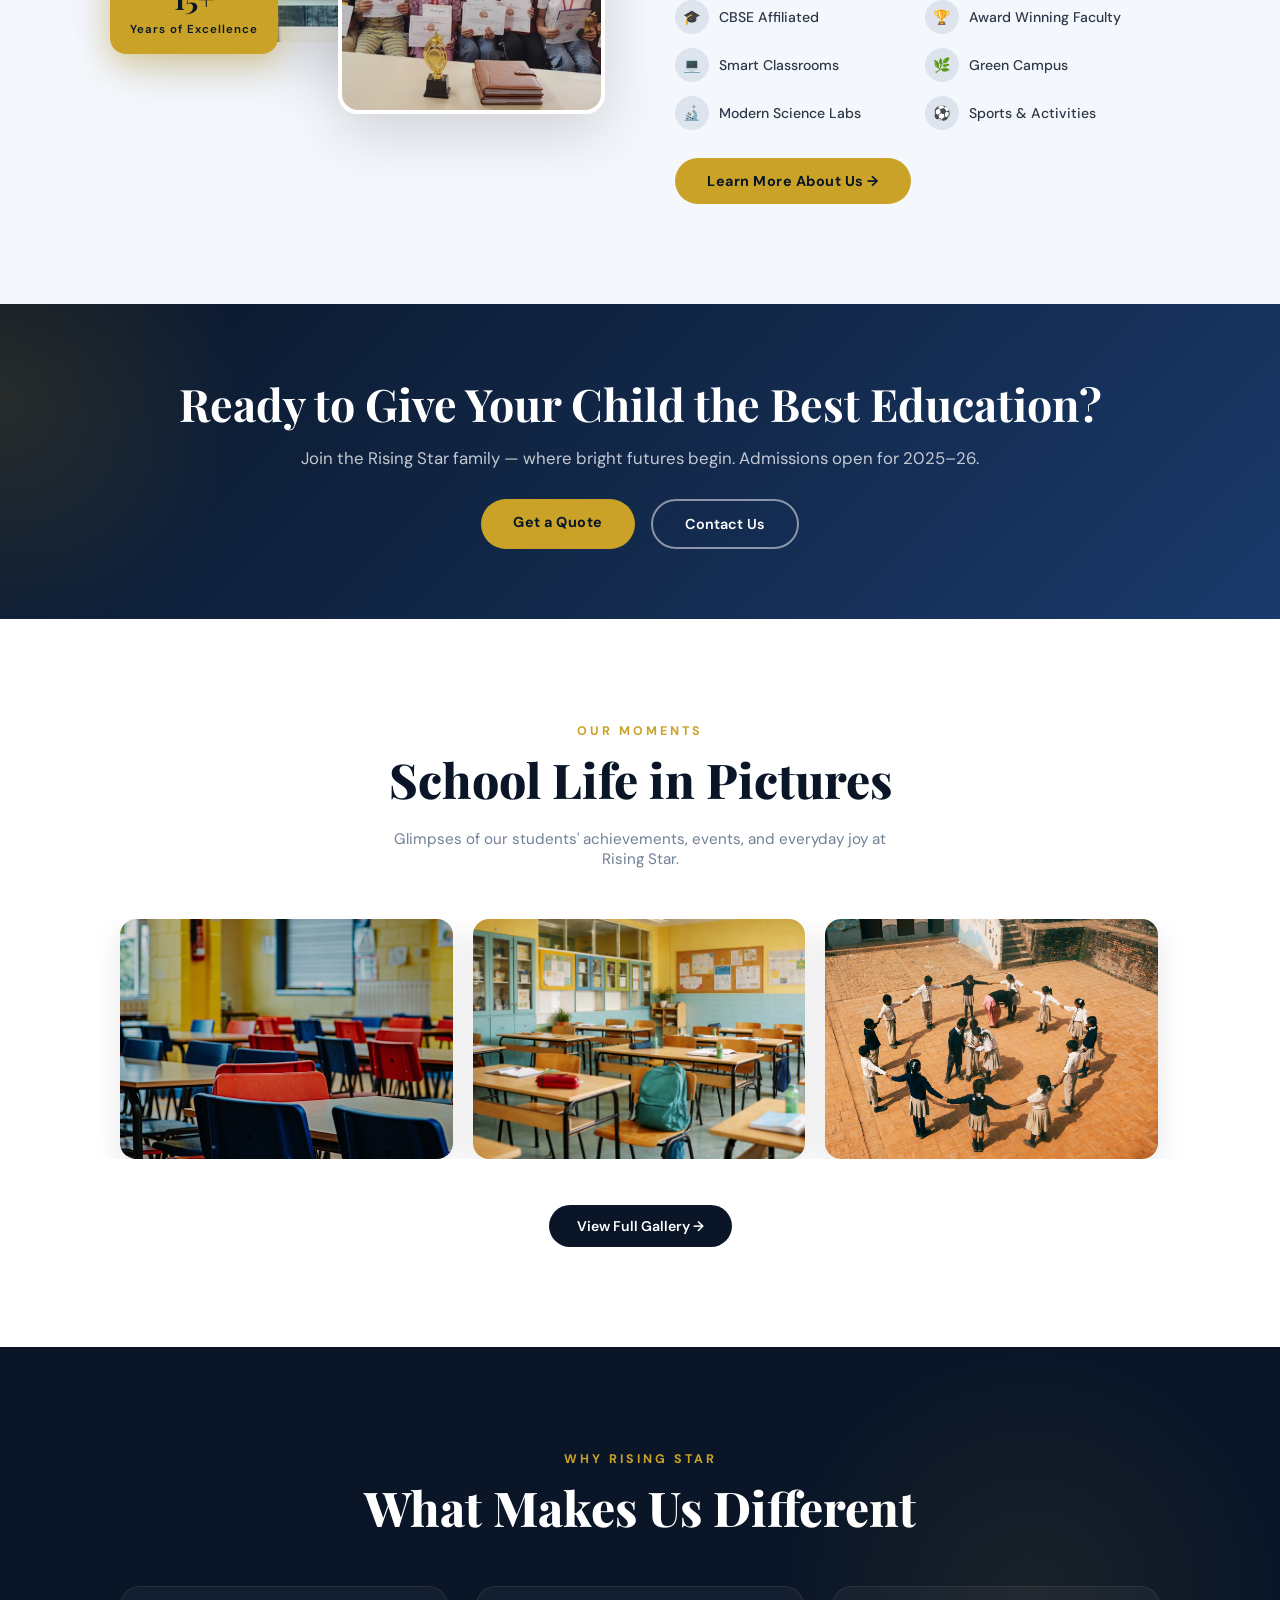
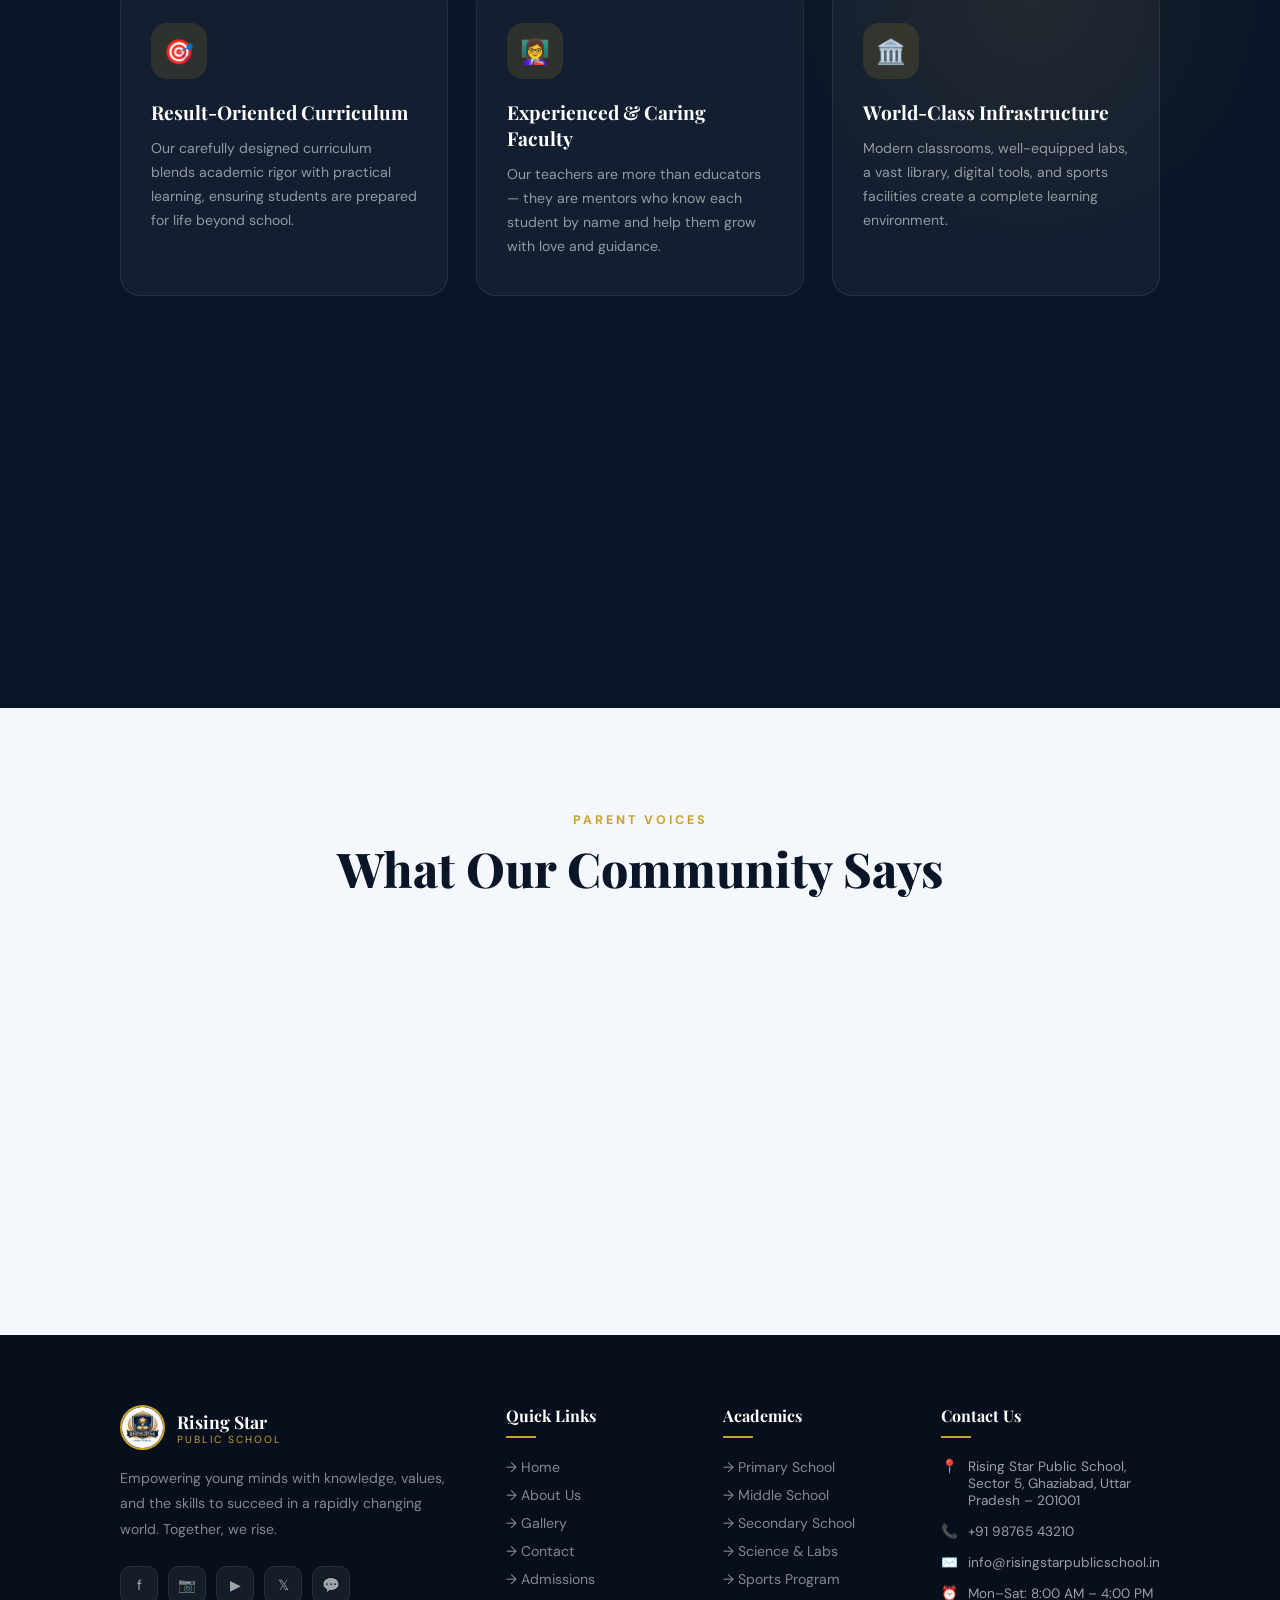
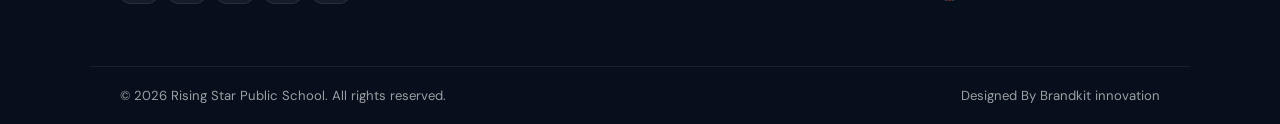
==== commit d914bd34: "Enhance responsive design for about section Added media query for responsive design in about section" ====
--- a/index.html
+++ b/index.html
@@ -13,6 +13,16 @@
   <link href="https://fonts.googleapis.com/css2?family=Playfair+Display:wght@400;600;700;900&family=DM+Sans:wght@300;400;500;600&display=swap" rel="stylesheet" />
   <style>
     body { font-family: 'DM Sans', sans-serif; }
+
+  @media(max-width: 768px){
+    .about_section{
+        grid-template-columns: 1fr !important;
+    }
+
+    #galleryTrack{
+        display: grid !important;
+    }
+  }
   </style>
 </head>
 <body>
@@ -114,7 +124,7 @@
         <p class="slide-subtitle">Rising Star Public School – where every child's potential is recognized, celebrated, and empowered to shine.</p>
         <div class="slide-btns">
           <a href="#" class="btn-primary" onclick="openModal();return false;">Apply for Admission</a>
-          <a href="about.html" class="btn-outline">Discover More</a>
+          <!-- <a href="about.html" class="btn-outline">Discover More</a> -->
         </div>
       </div>
     </div>
@@ -164,10 +174,10 @@
   </div>
 
   <!-- Arrows -->
-  <div class="slider-arrows">
+  <!-- <div class="slider-arrows">
     <button class="arrow-btn" onclick="moveSlider(-1)">&#8592;</button>
     <button class="arrow-btn" onclick="moveSlider(1)">&#8594;</button>
-  </div>
+  </div> -->
 
   <!-- Dots -->
   <div class="slider-dots" id="sliderDots"></div>
@@ -197,7 +207,7 @@
 
 <!-- ABOUT SECTION -->
 <section id="about" style="padding:100px 0;background:#f4f7fc;overflow:hidden;">
-  <div style="max-width:1100px;margin:0 auto;padding:0 30px;display:grid;grid-template-columns:1fr 1fr;gap:70px;align-items:center;" class="about-grid-resp">
+  <div class="about_section" style="max-width:1100px;margin:0 auto;padding:0 30px;display:grid;grid-template-columns:1fr 1fr;gap:70px;align-items:center;" class="about-grid-resp">
     
     <div class="reveal from-left" style="position:relative;height:480px;">
       <img src="images/4.jpg" alt="Students celebrating" style="position:absolute;top:0;left:0;width:75%;height:85%;object-fit:cover;border-radius:20px;box-shadow:0 20px 60px rgba(0,0,0,0.15);" />
@@ -557,4 +567,4 @@
   });
 </script>
 </body>
-</html>+</html>
